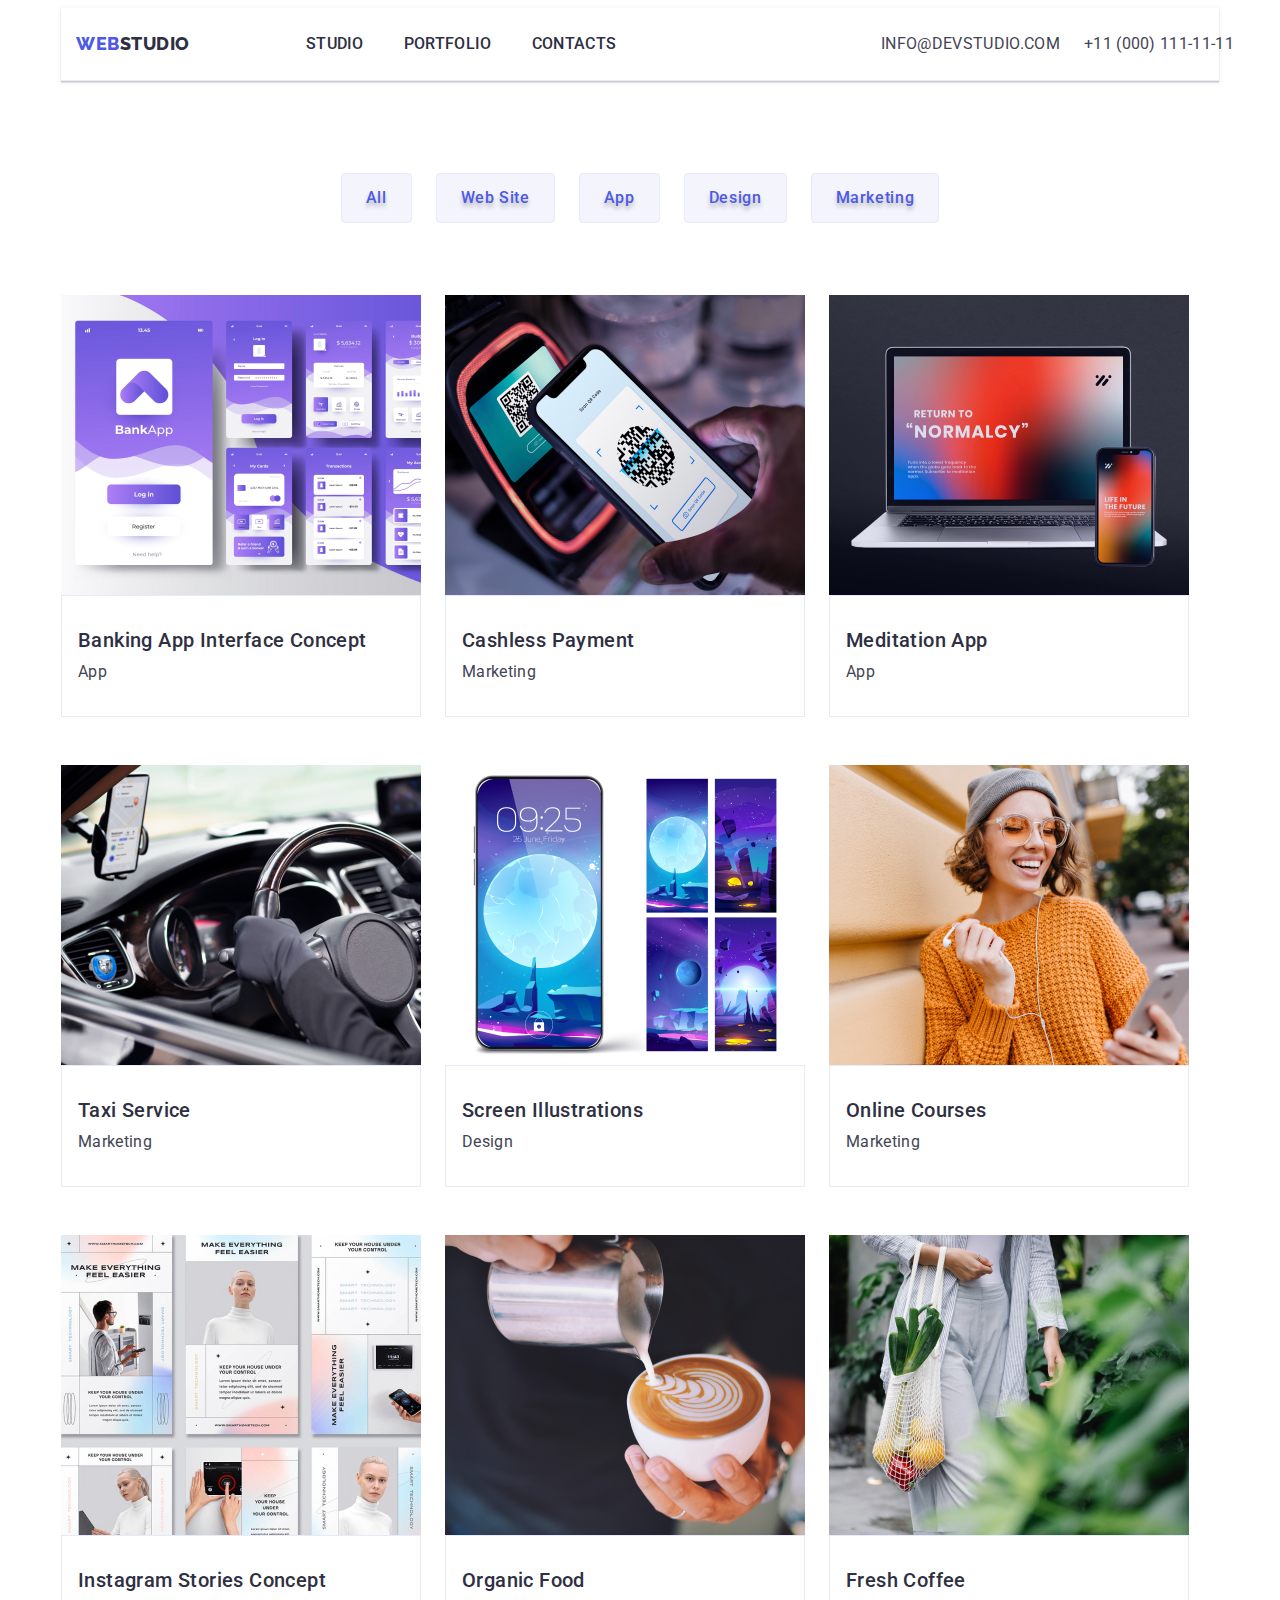
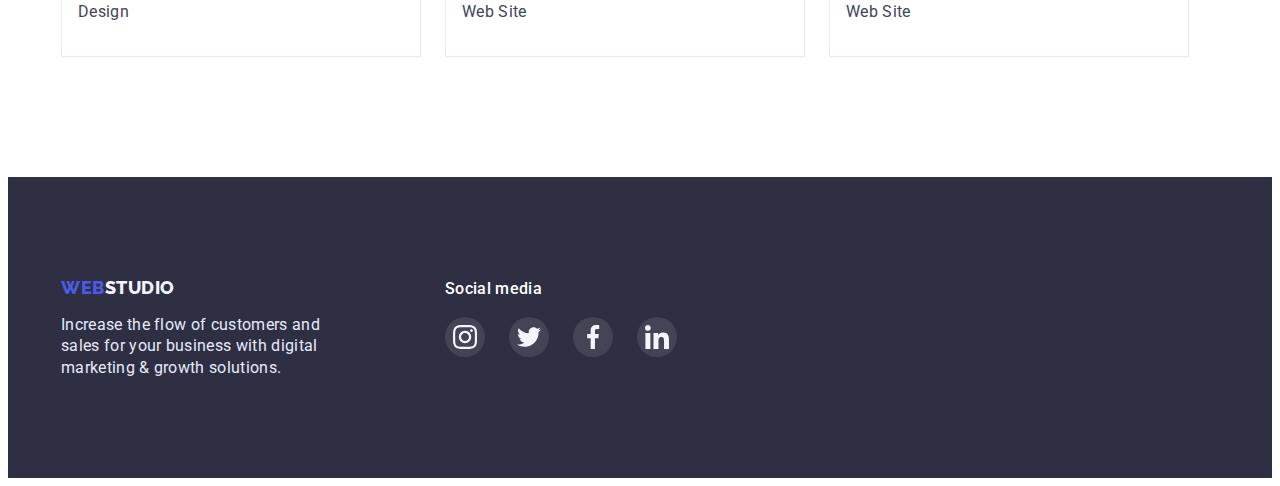
==== portfolio.html @ 8d073f4c "fin" ====
<!DOCTYPE html>
<html lang="en">
<head>
    <meta charset="UTF-8">
    <meta http-equiv="X-UA-Compatible" content="IE=edge">
    <meta name="viewport" content="width=device-width, initial-scale=1.0">
    <title>Портфоліо</title>
    <link rel="preconnect" href="https://fonts.googleapis.com">
    <link rel="preconnect" href="https://fonts.gstatic.com" crossorigin>
    <link href="https://fonts.googleapis.com/css2?family=Raleway:wght@800&family=Roboto:wght@400;500;700;900&display=swap" rel="stylesheet">
    <link rel="stylesheet" href="https://cdnjs.cloudflare.com/ajax/libs/modern-normalize/1.1.0/modern-normalize.min.css" 
    integrity="sha512-wpPYUAdjBVSE4KJnH1VR1HeZfpl1ub8YT/NKx4PuQ5NmX2tKuGu6U/JRp5y+Y8XG2tV+wKQpNHVUX03MfMFn9Q==" crossorigin="anonymous" referrerpolicy="no-referrer" />
        <link  href="./css/styles.css" rel="stylesheet">
    
</head>
<body> 
    <div class="container">
         <header class="header">
        <div class="header-cont container">
                <nav class="header-nav"> 
    <ul class="header-list list">
        <li> <a class="header-link link" href="./index.html" >Web<span class="accent">Studio</span></a></li>
        <li class="header-list__item"><a class="header-list__link link" href="./index.html">Studio</a></li>
        <li class="header-list__item"><a class="header-list__link link" href="./portfolio.html">Portfolio</a></li>
        <li class="header-list__item"><a class="header-list__link link" href="">Contacts</a></li>
    </ul>
</nav>
<address class="header-address ">
    <ul class="header-adr__list list ">
        <li class="header-adr__item"> <a class="header-adr-link link" href="mailto:info@devstudio.com">info@devstudio.com</a></li>
        <li class="header-adr__item"> <a class="header-adr-link link" href="tel:+110001111111">+11 (000) 111-11-11</a></li>
    </ul>
</address>
</div>
    </header>
     
    <main>

        <!-- sectio-1  -->

        <section class="section-btn-port">
                 <h1 hidden>portfolio</h1>
              <ul class="section-list-btn list">
                 <li class="section-"><button class="btnn" type="button">All</button></li>
                <li class="section-"><button class="btnn" type="button">Web Site</button></li>
                <li class="section-"><button class="btnn" type="button">App</button></li>
                <li class="section-"><button class="btnn" type="button">Design</button></li>
                <li class="section-"><button class="btnn" type="button">Marketing</button></li>
            </ul>
            

   
            
            <ul class="section-list list">
                
                <li class="section-list-li">
                    <a class="section-href link" href="">
                        <img src="./images/portsel1.jpg" alt="app saite" width="360">
                        <div class="img-textt">
                         <h2 class="link-list-zago">Banking App Interface Concept</h2>
                         <p class="link-list-par">App</p>
                        </div>
                    
                    </a> 
                </li>

                <li class="section-list-li">
                    <a class="section-href link" href="">
                    <img src="./images/portsel2.jpg" alt="two telefone" width="360">
                    <div class="img-textt">
                        <h2 class="link-list-zago">Cashless Payment</h2>
                    <p class="link-list-par">Marketing</p>

                    </div>
                    
                    </a>                  
                </li>

                <li class="section-list-li">
                    <a class="section-href link" href="">
                        <img src="./images/portsel3.jpg" alt="mac iphone" width="360">
                        <div class="img-textt">
                             <h2 class="link-list-zago">Meditation App</h2>
                    <p class="link-list-par">App</p>

                        </div>
                   
                    </a>                    
                </li>
        
                <li class="section-list-li">
                    <a class="section-href link" href="">
                        <img src="./images/portsel21.jpg" alt="avto drive" width="360">
                        <div class="img-textt"> 
                             <h2 class="link-list-zago">Taxi Service</h2>
                    <p class="link-list-par">Marketing</p>

                        </div>
                  
                    </a>
                    
                </li>
                <li class="section-list-li">
                    <a class="section-href link" href="">
                        <img src="./images/portsel22.jpg" alt="iphone window" width="360">
                        <div class="img-textt">
                               <h2 class="link-list-zago">Screen Illustrations</h2>
                    <p class="link-list-par">Design</p>
                        </div>
                  
                    </a>
                    
                </li>
                <li class="section-list-li">
                    <a class="section-href link" href="">
                        <img src="./images/portsel23.jpg" alt="girl iphone" width="360">
                        <div class="img-textt">
                             <h2 class="link-list-zago">Online Courses</h2>
                    <p class="link-list-par">Marketing</p>
                        </div>
                    
                    </a>
                    
                </li>
      
                <li class="section-list-li">
                    <a class="section-href link" href="">
                        <img src="./images/portsel31.jpg" alt="site poster " width="360">
                        <div class="img-textt">
                             <h2 class="link-list-zago">Instagram Stories Concept</h2>
                    <p class="link-list-par">Design</p>
                        </div>
                    
                    </a>
                    
                </li>
                <li class="section-list-li">
                    <a class="section-href link" href="">
                        <img src="./images/portsel32.jpg" alt="ftuit bag" width="360">
                        <div class="img-textt">
                             <h2 class="link-list-zago">Organic Food</h2>
                    <p class="link-list-par">Web Site</p>
                        </div>
                    
                    </a>
                    
                </li>
                <li class="section-list-li">
                    <a class="section-href link" href="">
                        <img src="./images/portsel33.jpg" alt="late cap" width="360">
                        <div class="img-textt">
                             <h2 class="link-list-zago">Fresh Coffee</h2>
                    <p class="link-list-par">Web Site</p>
                        </div>
                    
                    </a>
                    
                </li>
            </ul>
        </div>
           
        </section>

    </main> 
    <footer class="footer-dno-links">
        <div class="footer-dno container">
            <div class="footer-dno-logo">
                <a class="footer-link link" href="./index.html" >Web<span class="accentt">Studio</span></a>
<p class="footer-dno-p">Increase the flow of customers and sales for your business with digital marketing & growth solutions.</p> 
            </div>
                    
<div class="footer-dno-soc">
            <p class="footer-dno-zogo">Social media</p>
            <ul class="section-soc-list list">

                <li class="section-soc-item">
                    <a class="section-dno-link link" href="">
                        <svg class="section-dno-icon">
                            <use href="./images/icons.svg#icon-instagram"></use>
                        </svg>

                    </a>
                </li>

                <li class="section-soc-item">
                    <a class="section-dno-link link" href="">
                        <svg class="section-dno-icon">
                            <use href="./images/icons.svg#icon-twitter"></use>
                        </svg>

                    </a>
                </li>

                <li class="section-soc-item">
                    <a class="section-dno-link link" href="">
                        <svg class="section-dno-icon">
                            <use href="./images/icons.svg#icon-facebook"></use>
                        </svg>

                    </a>
                </li>

                <li class="section-soc-item">
                    <a class="section-dno-link link" href="">
                        <svg class="section-dno-icon">
                            <use href="./images/icons.svg#icon-linkedin"></use>
                        </svg>

                    </a>
                </li>
            </ul>
        </div>

        </div>
    
</footer>
    </div>
   
    
</body>
</html>
---- css/styles.css ----
p, h1, h2, h3, h4, h5, h6 {
    margin: 0;
}


ul {
    padding-left: 0;
    margin: 0;
}

img {
    display: block; 
    max-width: 100%; 
    height: auto;
    }

/* 3 lison  */
.container {
    width: 1158px;
    margin: 0 auto;
    padding: 0 15px;
}

.header-cont {
    display: flex;
    justify-content: space-between;
    align-items: center;
   
    
}




:root {
    --main-body-color: #ffffff;
    --main-text-color: #434455;
    --main-title-color: #2e2f42;
    --portfolio-botton-color: #4d5ae5;
  }

body {
    font-family: 'Roboto', sans-serif;
    background-color:var(--main-body-color);
    color: var(--main-text-color);

}
/* .container-body {
    position: relative;
    width: 1440px;
    margin: auto;
} */

/* header */
.header{
    border-bottom: 1px solid #E7E9FC;
    box-shadow: 0px 2px 1px rgba(46, 47, 66, 0.08),
    0px 1px 1px rgba(46, 47, 66, 0.16),
    0px 1px 6px rgba(46, 47, 66, 0.08);
    text-transform: uppercase;

}

.header-list {
    display: flex;
    justify-content: space-between;
    align-items: center;
    padding-top: 24px;
    padding-bottom: 24px;
    gap: 40px;
}

.header-nav{
    list-style: none;
    display: flex;
}

.header-link{
    font-family: "Raleway", sans-serif;
    font-weight: 800;
    font-size: 18px;
    line-height: 1.17;
    letter-spacing: 0.03em;
    text-decoration: none;
    text-transform: uppercase;
    color: #4D5AE5;
    padding-right: 76px;
    padding-top: 24px;
    padding-bottom: 24px;

}

.header-list__link{
    font-weight: 500;
font-size: 16px;
line-height: 1.5;
text-decoration:none;
letter-spacing: 0.02em;
color: var(--main-title-color);
}
.list{
    list-style: none;
}

.header-list__link:hover,
.header-list__link:focus{
    color:#404bbf;
}

.link{
text-decoration: none;
}

.accent{
font-weight: 800;
font-size: 18px;
line-height: 1.33;
letter-spacing: 0.03em;
text-transform: uppercase;
color: var(--main-title-color);
}

.header-link{
    text-decoration: none
}

.header-address{
    font-style: normal;
}

.header-adr-link{
    font-size: 16px;
    line-height: 1.5;
    letter-spacing: 0.02em;
    color: var(--main-text-color); 
}
.header-adr-link:hover,
.header-adr-link:focus{
    color: #404bbf;
}
.header-adr__list {
    display: flex;
   column-gap: 24px;
   row-gap: 48px;
}

/* 1 */

.sectio-one-odin{
    background-color: var(--main-title-color);
    background-image:linear-gradient(rgba(46, 47, 66, 0.7),
     rgba(46, 47, 66, 0.7)),
     url(../images/people-office1.jpg);
     max-width: 1440px;
    background-repeat: no-repeat;
    background-position: center;
    background-size: cover;
    margin-left: auto;
    margin-right: auto;
    padding-top:  188px;
    padding-bottom: 188px;
    
}

.section-one-header{
font-size: 56px;
line-height: 1.07;
text-align: center;
letter-spacing: 0.02em;
color: var(--main-body-color);
margin-bottom: 48px;
max-width: 496px;
margin-left: auto;
margin-right: auto;
}

.btn{
    font-family: 'Roboto', sans-serif;
    display: block;
    font-weight: 500;
    font-size: 16px;
    line-height: 1.5;
    letter-spacing: 0.04em;
    cursor: pointer;
    background: #4D5AE5;
    color: var(--main-body-color);
    box-shadow: 0px 4px 4px rgba(0, 0, 0, 0.15);
border-radius: 4px;
    margin-left: auto;
    margin-right: auto;
    padding-top: 16px;
    padding-right: 32px;
    padding-bottom: 16px;
    padding-left: 32px;
    border: none;
    
    
}
.btn:hover{
    background: #404BBF;
    box-shadow: 0px 4px 4px rgba(0, 0, 0, 0.15);
border-radius: 4px;
}

/* 2 */
.section-two {
    padding-top: 120px;
}
.section-twoo {
display: flex;
gap: 24px;
}
.section-dwa-img1 {
    width: 264px;
height: 112px;
background: #F4F4FD;
background-image: url(../images/antenna1.svg);
background-repeat: no-repeat;
background-position: center;    
border-radius: 4px;
}
.section-dwa-img2 {
    width: 264px;
height: 112px;
background: #F4F4FD;
background-image: url(../images/clock1.svg);
background-repeat: no-repeat;
background-position: center;    
border-radius: 4px;
}
.section-dwa-img3 {
    width: 264px;
height: 112px;
background: #F4F4FD;
background-image: url(../images/diagram1.svg);
background-repeat: no-repeat;
background-position: center;    
border-radius: 4px;
}
.section-dwa-img4 {
    width: 264px;
height: 112px;
background: #F4F4FD;
background-image: url(../images/astronaut1.svg);
background-repeat: no-repeat;
background-position: center;    
border-radius: 4px;
}

.section-dwa-zogo{
font-weight: 500;
font-size: 20px;
line-height: 1.2;
letter-spacing: 0.02em;
color: var(--main-title-color);
}
.section-dwa-par{
font-size: 16px;
line-height: 1.5;
letter-spacing: 0.02em;
color: var(--main-text-color);
max-width: 264px;
margin-top: 8px;
}
/* 3 */
.container-three {
    padding-bottom: 120px;
}
.lists-three {
    display: flex;
gap: 24px;
}
.three-list {
    width: 360px;
    margin-top: 72px;
}

.section-thee-tre{
font-size: 36px;
line-height: 1.11;
text-align: center;
letter-spacing: 0.02em;
text-transform: capitalize;
color: var(--main-title-color);
padding-top: 120px;
}

/* 4 */
.section-conteiner {
    padding-bottom: 120px;
}
.lists {
    display: flex;
    gap: 24px;
}
.img-text {
    padding: 32px 16px;
    
}


.section-four{
background: #F4F4FD;
}
.list-four{
    background:var(--main-body-color);
    border-radius: 0px 0px 4px 4px;
    width: 264px;
    margin-top: 72px;
    box-shadow: 0px 1px 6px rgba(46, 47, 66, 0.08),
     0px 1px 1px rgba(46, 47, 66, 0.16),
      0px 2px 1px rgba(46, 47, 66, 0.08);
}

.section-four-cheture{
font-weight: 700;
font-size: 36px;
line-height: 1.11;
text-align: center;
letter-spacing: 0.02em;
text-transform: capitalize;
color: var(--main-title-color);
padding-top: 120px;
}

.section-four-htri{
font-weight: 500;
font-size: 20px;
line-height: 1.2;
text-align: center;
letter-spacing: 0.02em;
color: var(--main-title-color);
margin-bottom: 8px;


}
.section-four-p{
font-weight: 400;
font-size: 16px;
line-height: 1.5;
text-align: center;
letter-spacing: 0.02em;
color: var(--main-text-color);
margin-bottom: 8px;
}

.section-soc-list {
    display: flex;
    justify-content: center;
   gap: 24px;
  
}

.section-soc-item {
    width: 40px;
height: 40px;

}
.section-soc-link {
    width: 100%;
    height: 100%;
    background-color: #4D5AE5;
    border-radius: 50%;
    display:flex;
    align-items: center;
    justify-content: center;
    

}
.section-soc-link:hover,
.section-soc-link:focus{
    background-color: #404BBF;
}

.section-soc-icon {
    width: 16px;
    height: 16px;
}

 /* 5  */
 .section-five {
    padding-top: 120px;
    padding-bottom: 120px;
 }
 .section-five-zogo {
    font-weight: 700;
font-size: 36px;
line-height: 1.11;
text-align: center;
letter-spacing: 0.02em;
text-transform: capitalize;
color: var(--main-title-color);
margin-bottom: 72px;


 }

 .section-five-lisl {
    display: flex;
    justify-content: center;
    gap: 24px;
    
 }
 .section-five-item {
    width: 168px;
    height: 88px;
 
   
 }

 .section-five-link {
    display: block;
    width: 100%;
    height: 100%;
    display:flex;
    align-items: center;
    justify-content: center;
    border: 1px solid rgb(136, 134, 134);  
    border-radius: 4px;
    
 }

 .section-five-icon{
    width: 104px;
    height: 56px;
    fill: #FFFFFF;
 }

 .section-five-link:hover,
 .section-five-link:focus {
    border-color: #4d5ae5;
 }
 .section-five-icon:hover{
    fill: #4d5ae5;
 }

 .section-five-link:hover .section-five-icon,
 .section-five-link:focus .section-five-icon{ 
    fill: #4d5ae5;
   
 }
/* footer  */

.footer-dno-links {
    background-color: var(--main-title-color);
    padding-top: 100px;
    padding-bottom: 100px;
}

.section-soc-item{
    width: 40px;
    height: 40px;
    gap: 16px
}
.section-dno-link {
    width: 100%;
    height: 100%;
    background: rgba(255, 255, 255, 0.1);
    border-radius: 50%;
    display:flex;
    align-items: center;
    justify-content: center;
    

}
.section-dno-link:hover,
.section-dno-link:focus{
    background: #31D0AA;
}
.footer-dno{
    display: flex;
    width: 1158px;
   
}
.footer-dno-logo{
    margin-right: 120px;
}

.section-dno-icon{
    width: 24px;
    height: 24px;
}
.footer-dno-zogo{
font-weight: 500;
font-size: 16px;
line-height: 1.5;
letter-spacing: 0.02em;
color: #FFFFFF;
margin-bottom: 16px;
}

.footer-link{
    font-family: "Raleway", sans-serif;
font-weight: 800;
font-size: 18px;
line-height: 1.17;
letter-spacing: 0.03em;
text-transform: uppercase;
text-decoration: none;
color: #4D5AE5;
}
.footer-dno-p{
font-weight: 400;
font-size: 16px;
line-height: 1.33;
letter-spacing: 0.02em;
color: #E7E9FC;
max-width: 264px;
margin-top: 16px;
}

.accentt{
    color: #F4F4FD;
}
/* portfolio  */
.section-btn-port {
    margin-top: 92px;
}

.section-list-btn {
    display: flex;
    gap: 24px;
    justify-content: center;
    margin-bottom: 72px;
}
.btnn{
    font-family: 'Roboto', sans-serif;
    font-weight: 500;
    font-size: 16px;
    line-height: 1.5;
    letter-spacing: 0.04em;
    cursor: pointer;
    background: #F4F4FD;
    border: 1px solid #E7E9FC;
    border-radius: 4px;
    color: var(--portfolio-botton-color);
    padding-top: 12px;
    padding-right: 24px;
    padding-bottom: 12px;
    padding-left: 24px;  
    text-shadow: 0px 4px 4px rgba(0, 0, 0, 0.25);

}

.btnn:hover,
.btnn:focus {
color: #FFFFFF;
background: #404BBF;
border-color: transparent;
text-shadow: 0px 4px 4px rgba(0, 0, 0, 0.25);
box-shadow: 0px 3px 1px rgba(0, 0, 0, 0.1), 
0px 2px 1px rgba(0, 0, 0, 0.08),
 0px 2px 2px rgba(0, 0, 0, 0.12);

}
.section-list-li {
    
    width: 360px;
   
}
.section-href{
    display: block;
}
.section-href:hover,
.section-href:focus{
    box-shadow: 0px 1px 6px rgba(46, 47, 66, 0.08),
     0px 1px 1px rgba(46, 47, 66, 0.16),
     0px 2px 1px rgba(46, 47, 66, 0.08);
}
.section-list {
    display: flex;
    flex-wrap: wrap;
    gap:48px 24px;
    margin-bottom: 120px;
   
}
.img-textt {
    padding: 32px 16px;
    border: 1px solid #E7E9FC;
}

.link-list-zago{
font-weight: 500;
font-size: 20px;
line-height: 1.2;
letter-spacing: 0.02em;
color: var(--main-title-color);

}
.link-list-par{
font-size: 16px;
line-height: 1.5;
letter-spacing: 0.02em;
color: var(--main-text-color);
margin-top: 8px;
}
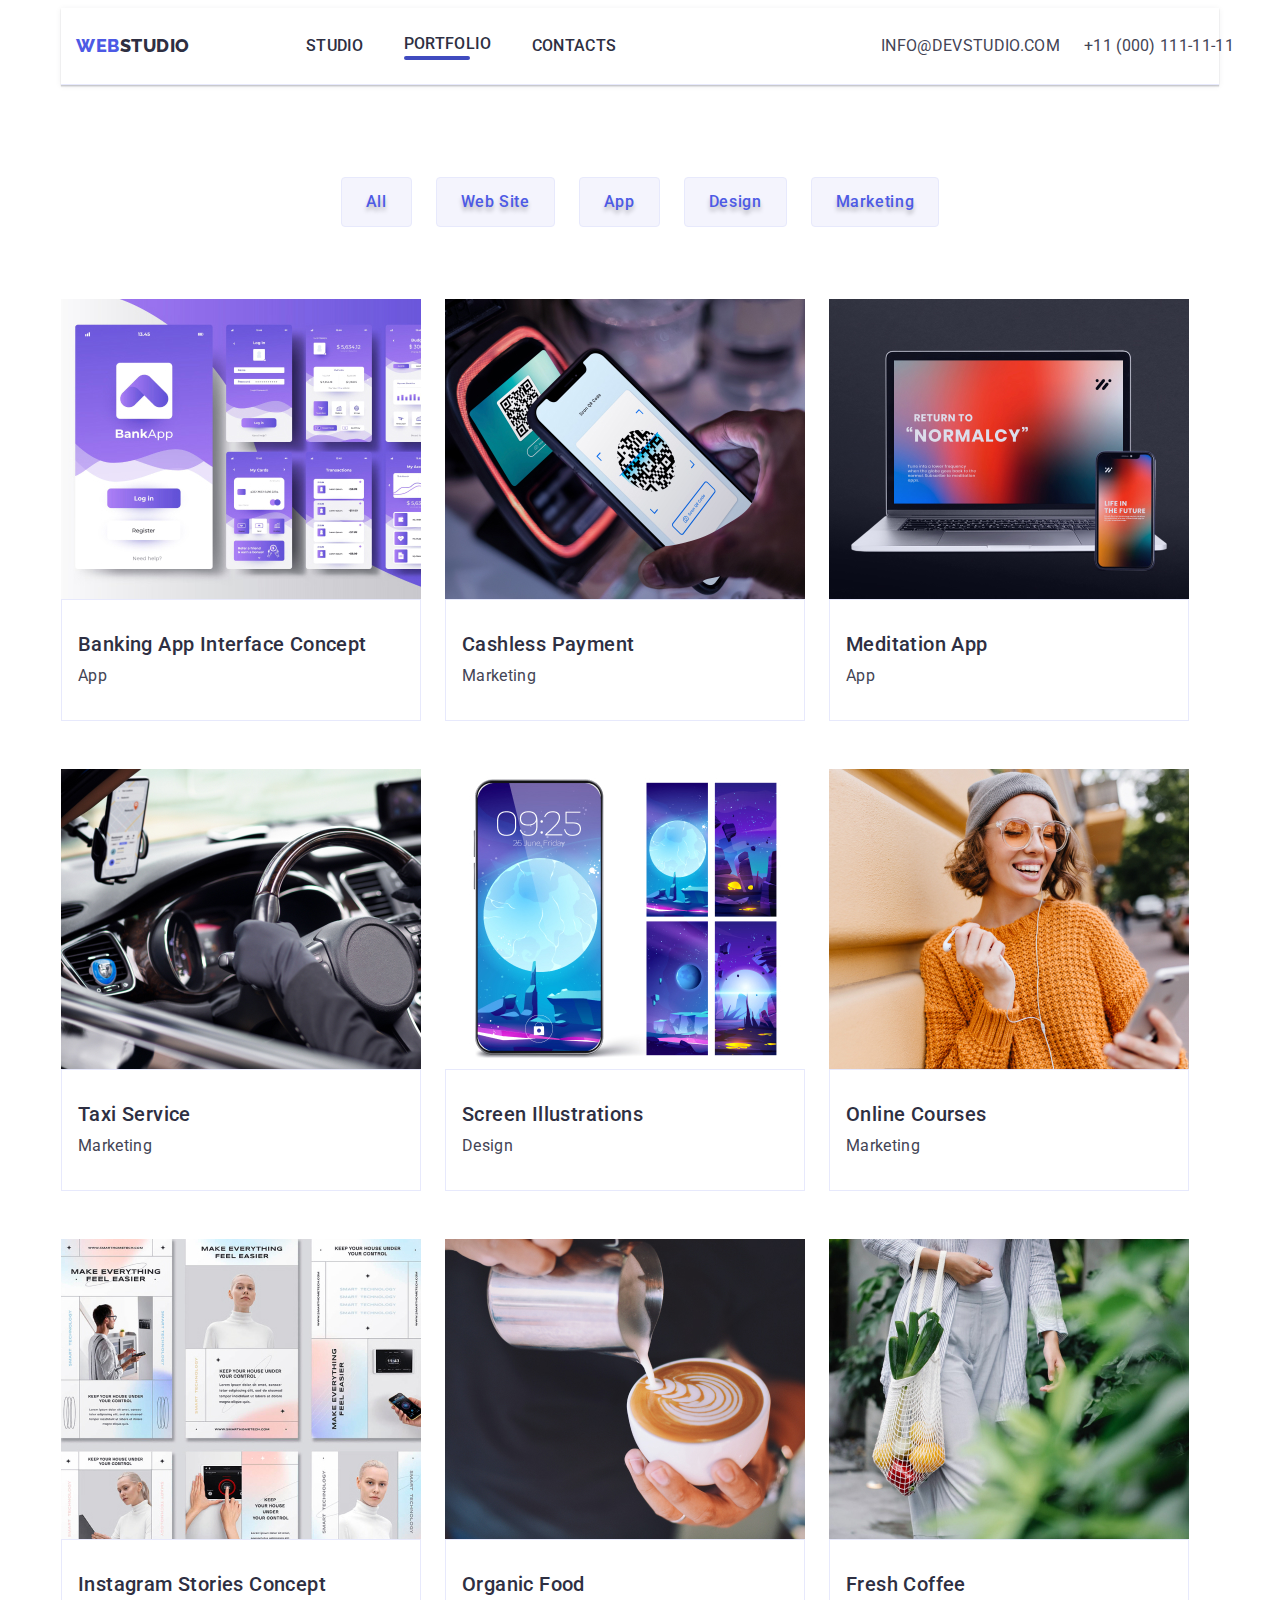
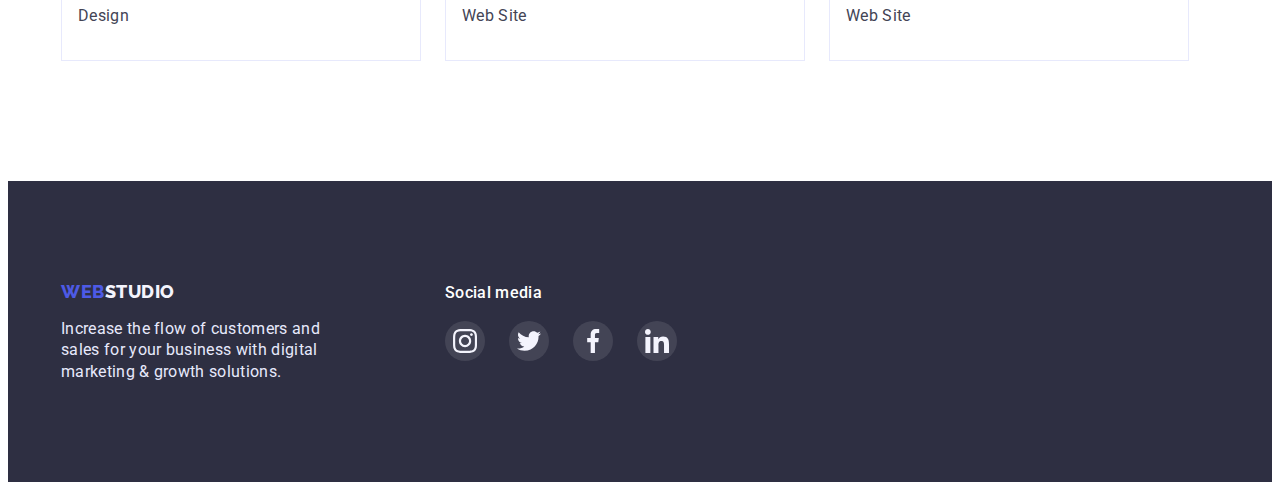
==== commit b8864f46: "fffff" ====
--- a/portfolio.html
+++ b/portfolio.html
@@ -21,7 +21,7 @@
     <ul class="header-list list">
         <li> <a class="header-link link" href="./index.html" >Web<span class="accent">Studio</span></a></li>
         <li class="header-list__item"><a class="header-list__link link" href="./index.html">Studio</a></li>
-        <li class="header-list__item"><a class="header-list__link link" href="./portfolio.html">Portfolio</a></li>
+        <li class="header-list__item"><a class="header-list__link link port" href="./portfolio.html">Portfolio</a></li>
         <li class="header-list__item"><a class="header-list__link link" href="">Contacts</a></li>
     </ul>
 </nav>
@@ -55,7 +55,12 @@
                 
                 <li class="section-list-li">
                     <a class="section-href link" href="">
-                        <img src="./images/portsel1.jpg" alt="app saite" width="360">
+                        <div class="section-par-bec">
+                            <img src="./images/portsel1.jpg" alt="app saite" width="360">
+                            <p class="section-baek-text">14 Stylish and User-Friendly App Design Concepts · Task Manager App
+                                 · Calorie Tracker App · Exotic Fruit Ecommerce App 
+                                · Cloud Storage App</p>
+                        </div>
                         <div class="img-textt">
                          <h2 class="link-list-zago">Banking App Interface Concept</h2>
                          <p class="link-list-par">App</p>
@@ -66,7 +71,13 @@
 
                 <li class="section-list-li">
                     <a class="section-href link" href="">
-                    <img src="./images/portsel2.jpg" alt="two telefone" width="360">
+                        <div class="section-par-bec">
+                            <img src="./images/portsel2.jpg" alt="two telefone" width="360">
+                            <p class="section-baek-text">14 Stylish and User-Friendly App Design Concepts · Task Manager App
+                                · Calorie Tracker App · Exotic Fruit Ecommerce App 
+                               · Cloud Storage App</p>
+                        </div>
+                    
                     <div class="img-textt">
                         <h2 class="link-list-zago">Cashless Payment</h2>
                     <p class="link-list-par">Marketing</p>
@@ -78,7 +89,13 @@
 
                 <li class="section-list-li">
                     <a class="section-href link" href="">
-                        <img src="./images/portsel3.jpg" alt="mac iphone" width="360">
+                        <div class="section-par-bec">
+                             <img src="./images/portsel3.jpg" alt="mac iphone" width="360">
+                            <p class="section-baek-text">14 Stylish and User-Friendly App Design Concepts · Task Manager App
+                                · Calorie Tracker App · Exotic Fruit Ecommerce App 
+                               · Cloud Storage App</p>
+                        </div>
+                       
                         <div class="img-textt">
                              <h2 class="link-list-zago">Meditation App</h2>
                     <p class="link-list-par">App</p>
@@ -90,7 +107,13 @@
         
                 <li class="section-list-li">
                     <a class="section-href link" href="">
-                        <img src="./images/portsel21.jpg" alt="avto drive" width="360">
+                        <div class="section-par-bec">
+                             <img src="./images/portsel21.jpg" alt="avto drive" width="360">
+                            <p class="section-baek-text">14 Stylish and User-Friendly App Design Concepts · Task Manager App
+                                · Calorie Tracker App · Exotic Fruit Ecommerce App 
+                               · Cloud Storage App</p>
+                        </div>
+                       
                         <div class="img-textt"> 
                              <h2 class="link-list-zago">Taxi Service</h2>
                     <p class="link-list-par">Marketing</p>
@@ -102,7 +125,13 @@
                 </li>
                 <li class="section-list-li">
                     <a class="section-href link" href="">
-                        <img src="./images/portsel22.jpg" alt="iphone window" width="360">
+                        <div class="section-par-bec">
+                            <img src="./images/portsel22.jpg" alt="iphone window" width="360">
+                            <p class="section-baek-text">14 Stylish and User-Friendly App Design Concepts · Task Manager App
+                                · Calorie Tracker App · Exotic Fruit Ecommerce App 
+                               · Cloud Storage App</p>
+                        </div>
+                        
                         <div class="img-textt">
                                <h2 class="link-list-zago">Screen Illustrations</h2>
                     <p class="link-list-par">Design</p>
@@ -113,7 +142,13 @@
                 </li>
                 <li class="section-list-li">
                     <a class="section-href link" href="">
-                        <img src="./images/portsel23.jpg" alt="girl iphone" width="360">
+                        <div class="section-par-bec">
+                              <img src="./images/portsel23.jpg" alt="girl iphone" width="360">
+                            <p class="section-baek-text">14 Stylish and User-Friendly App Design Concepts · Task Manager App
+                                · Calorie Tracker App · Exotic Fruit Ecommerce App 
+                               · Cloud Storage App</p>
+                        </div>
+                      
                         <div class="img-textt">
                              <h2 class="link-list-zago">Online Courses</h2>
                     <p class="link-list-par">Marketing</p>
@@ -125,7 +160,13 @@
       
                 <li class="section-list-li">
                     <a class="section-href link" href="">
-                        <img src="./images/portsel31.jpg" alt="site poster " width="360">
+                        <div class="section-par-bec">
+                            <img src="./images/portsel31.jpg" alt="site poster " width="360">
+                            <p class="section-baek-text">14 Stylish and User-Friendly App Design Concepts · Task Manager App
+                                · Calorie Tracker App · Exotic Fruit Ecommerce App 
+                               · Cloud Storage App</p>
+                        </div>
+                        
                         <div class="img-textt">
                              <h2 class="link-list-zago">Instagram Stories Concept</h2>
                     <p class="link-list-par">Design</p>
@@ -136,7 +177,13 @@
                 </li>
                 <li class="section-list-li">
                     <a class="section-href link" href="">
-                        <img src="./images/portsel32.jpg" alt="ftuit bag" width="360">
+                        <div class="section-par-bec">
+                            <img src="./images/portsel32.jpg" alt="ftuit bag" width="360">
+                            <p class="section-baek-text">14 Stylish and User-Friendly App Design Concepts · Task Manager App
+                                · Calorie Tracker App · Exotic Fruit Ecommerce App 
+                               · Cloud Storage App</p>
+                        </div>
+                        
                         <div class="img-textt">
                              <h2 class="link-list-zago">Organic Food</h2>
                     <p class="link-list-par">Web Site</p>
@@ -147,7 +194,13 @@
                 </li>
                 <li class="section-list-li">
                     <a class="section-href link" href="">
-                        <img src="./images/portsel33.jpg" alt="late cap" width="360">
+                        <div class="section-par-bec">
+                            <img src="./images/portsel33.jpg" alt="late cap" width="360">
+                            <p class="section-baek-text">14 Stylish and User-Friendly App Design Concepts · Task Manager App
+                                · Calorie Tracker App · Exotic Fruit Ecommerce App 
+                               · Cloud Storage App</p>
+                        </div>
+                        
                         <div class="img-textt">
                              <h2 class="link-list-zago">Fresh Coffee</h2>
                     <p class="link-list-par">Web Site</p>
--- a/css/styles.css
+++ b/css/styles.css
@@ -46,11 +46,11 @@
     color: var(--main-text-color);
 
 }
-/* .container-body {
+ /* .container-body {
     position: relative;
     width: 1440px;
     margin: auto;
-} */
+}  */
 
 /* header */
 .header{
@@ -99,6 +99,24 @@
 letter-spacing: 0.02em;
 color: var(--main-title-color);
 }
+
+.header-list__link.html::after{
+content: '';
+width: 48px;
+height: 4px;
+background: #404BBF;
+border-radius: 2px;
+display: block;
+}
+
+.header-list__link.port::after{
+    content: '';
+    width: 66px;
+    height: 4px;
+    background: #404BBF;
+    border-radius: 2px;
+    display: block;
+    }
 .list{
     list-style: none;
 }
@@ -161,6 +179,52 @@
     padding-top:  188px;
     padding-bottom: 188px;
     
+}
+.backdrop {
+    position: ;
+    top: 0;
+    width: 100%;
+    height: 100%;
+   
+}
+.modal {
+    width: 408px;
+min-height: 576px;
+background: #FCFCFC;
+box-shadow: 0px 1px 1px rgba(0, 0, 0, 0.14), 0px 1px 3px rgba(0, 0, 0, 0.12), 0px 2px 1px rgba(0, 0, 0, 0.2);
+border-radius: 4px;
+position: absolute;
+top: 50%;
+left: 50%;
+transform: translate(-50%, -50%);
+padding: 30px;
+} 
+.button-modal {
+    display: block;
+    margin-left: auto;
+    width: 24px;
+    height: 24px;
+}
+.section-one-icon {
+    width: 8px;
+    height: 8px;
+    
+
+}
+.sectio-one-link {
+    position: absolute;
+background: #E7E9FC;
+border-radius: 50%;
+border: 1px solid rgba(0, 0, 0, 0.1);
+}
+.is-hidden {
+    opacity: 0;
+    visibility: hidden;
+    pointer-events: none;
+}
+.section-one-link {
+    width: 24px;
+    height: 24px;
 }
 
 .section-one-header{
@@ -401,10 +465,12 @@
     justify-content: center;
     gap: 24px;
     
+    
  }
  .section-five-item {
     width: 168px;
     height: 88px;
+   
  
    
  }
@@ -418,13 +484,13 @@
     justify-content: center;
     border: 1px solid rgb(136, 134, 134);  
     border-radius: 4px;
-    
+    color: #8E8F99;;
  }
 
  .section-five-icon{
     width: 104px;
     height: 56px;
-    fill: #FFFFFF;
+    fill: currentColor;
  }
 
  .section-five-link:hover,
@@ -562,6 +628,32 @@
 .section-href{
     display: block;
 }
+.section-list-li:hover .section-baek-text {
+    transform: translateY(0);
+   
+}
+.section-par-bec {
+    position: relative;
+    overflow: hidden;
+   
+}
+.section-baek-text {
+    position: absolute;
+    top: 0;
+height: 100%;
+font-weight: 400;
+font-size: 16px;
+line-height: 1.5;
+letter-spacing: 0.02em;
+color: #F4F4FD;
+background-color: #4d5ae5;
+padding-top: 40px;
+padding-right: 32px;
+padding-bottom: 162px;
+padding-left: 32px;
+transform: translateY(100%);
+transition: transform 250ms linear;
+}
 .section-href:hover,
 .section-href:focus{
     box-shadow: 0px 1px 6px rgba(46, 47, 66, 0.08),
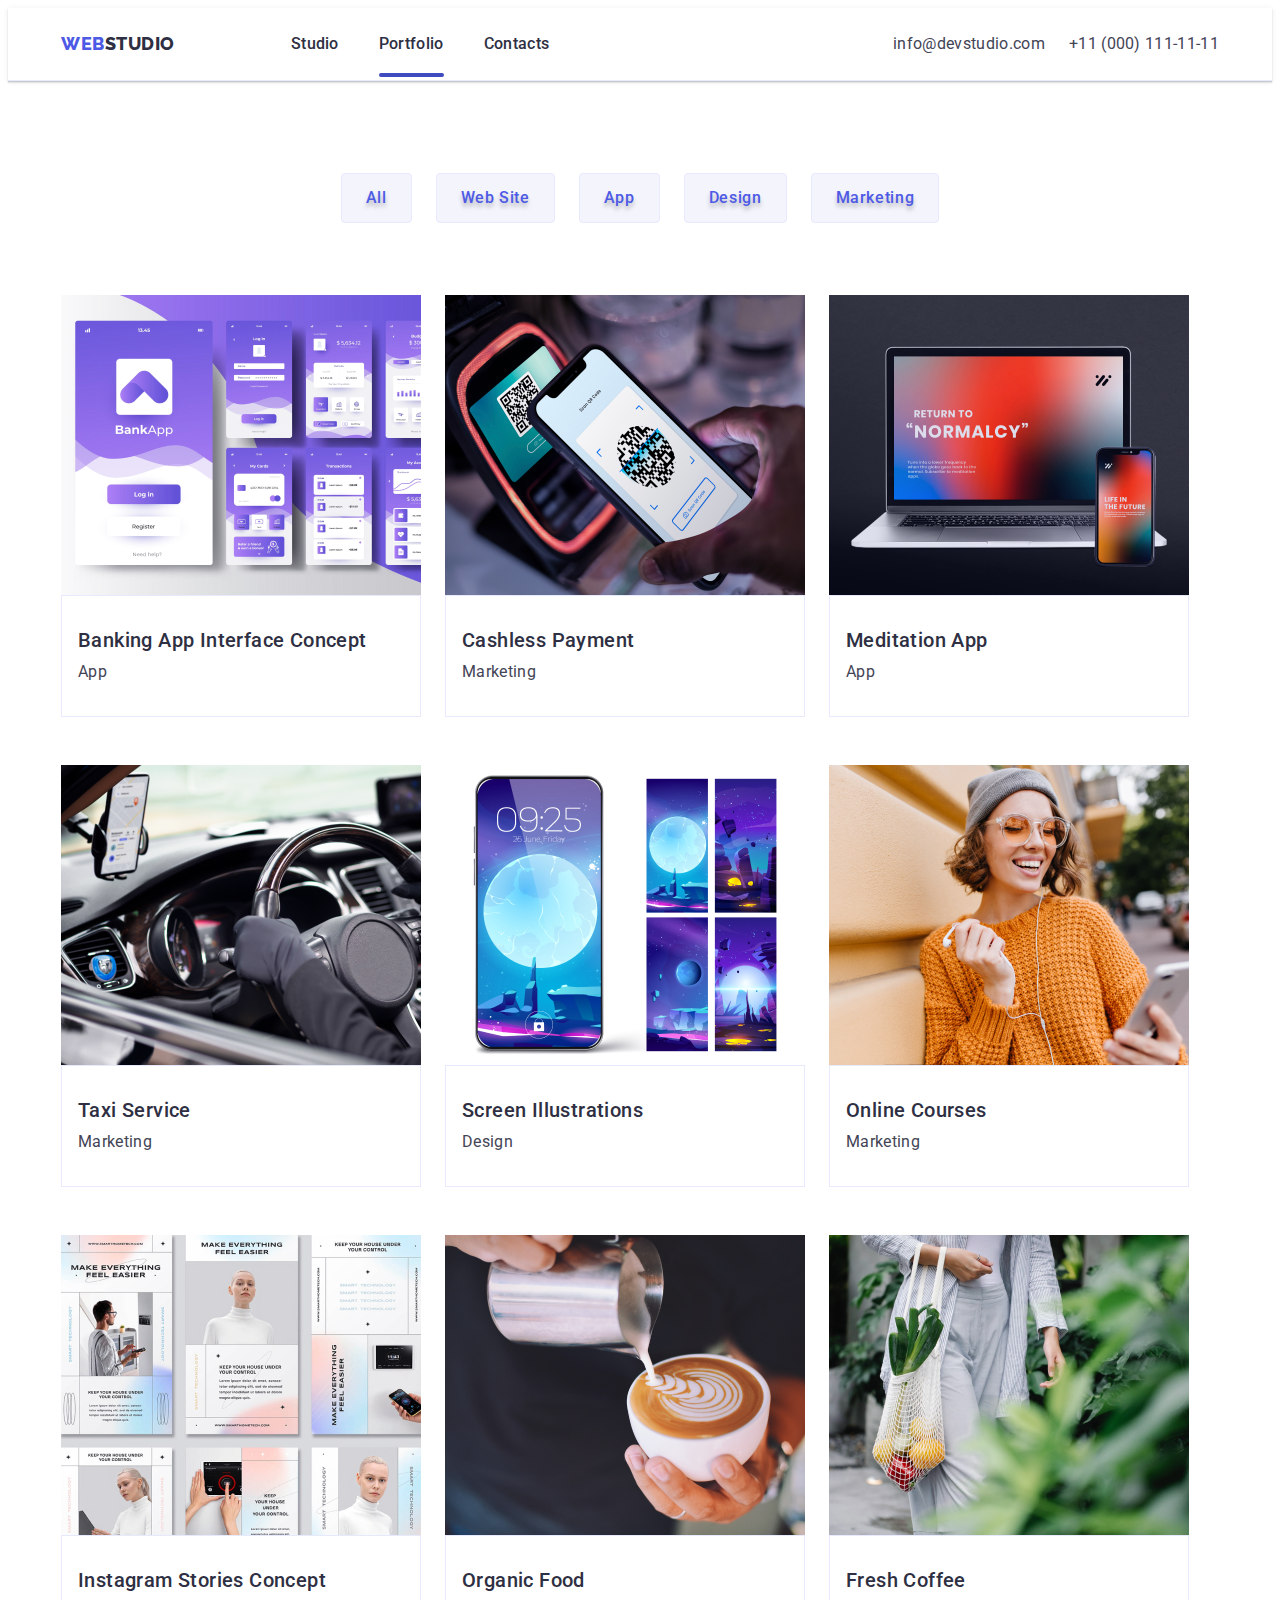
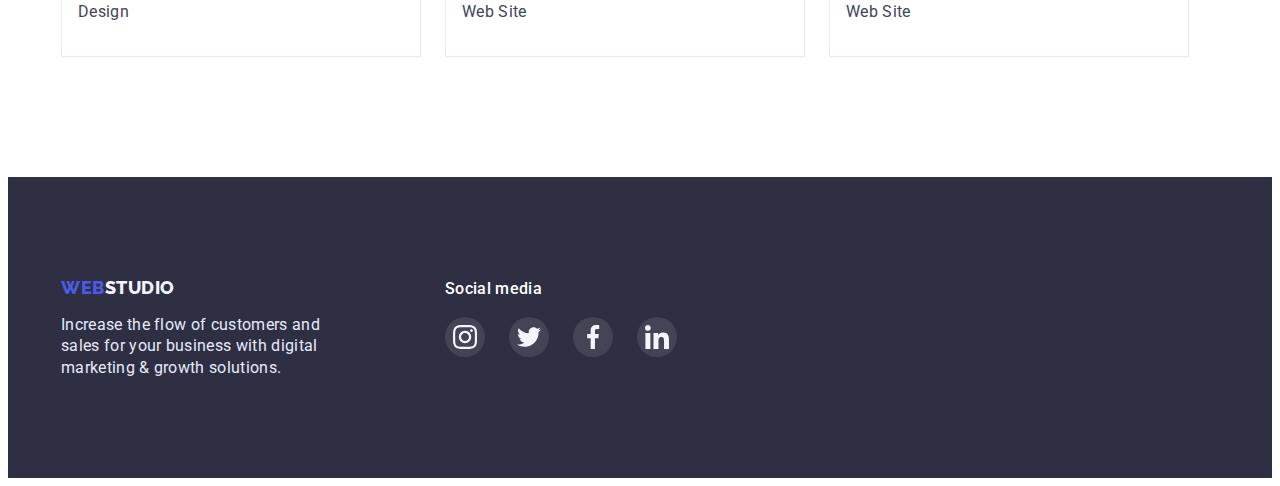
==== commit 00c61c45: "finnnn" ====
--- a/portfolio.html
+++ b/portfolio.html
@@ -14,14 +14,14 @@
     
 </head>
 <body> 
-    <div class="container">
+    
          <header class="header">
         <div class="header-cont container">
                 <nav class="header-nav"> 
     <ul class="header-list list">
         <li> <a class="header-link link" href="./index.html" >Web<span class="accent">Studio</span></a></li>
         <li class="header-list__item"><a class="header-list__link link" href="./index.html">Studio</a></li>
-        <li class="header-list__item"><a class="header-list__link link port" href="./portfolio.html">Portfolio</a></li>
+        <li class="header-list__item"><a class="header-list__link link carent" href="./portfolio.html">Portfolio</a></li>
         <li class="header-list__item"><a class="header-list__link link" href="">Contacts</a></li>
     </ul>
 </nav>
@@ -39,6 +39,7 @@
         <!-- sectio-1  -->
 
         <section class="section-btn-port">
+            <div class="container">
                  <h1 hidden>portfolio</h1>
               <ul class="section-list-btn list">
                  <li class="section-"><button class="btnn" type="button">All</button></li>
--- a/css/styles.css
+++ b/css/styles.css
@@ -58,7 +58,7 @@
     box-shadow: 0px 2px 1px rgba(46, 47, 66, 0.08),
     0px 1px 1px rgba(46, 47, 66, 0.16),
     0px 1px 6px rgba(46, 47, 66, 0.08);
-    text-transform: uppercase;
+
 
 }
 
@@ -98,25 +98,22 @@
 text-decoration:none;
 letter-spacing: 0.02em;
 color: var(--main-title-color);
-}
-
-.header-list__link.html::after{
+position: relative;
+transition: color 250ms cubic-bezier(0.4, 0, 0.2, 1);
+}
+
+.header-list__link.carent::after{
 content: '';
-width: 48px;
+width: 100%;
 height: 4px;
 background: #404BBF;
 border-radius: 2px;
 display: block;
-}
-
-.header-list__link.port::after{
-    content: '';
-    width: 66px;
-    height: 4px;
-    background: #404BBF;
-    border-radius: 2px;
-    display: block;
-    }
+bottom: -24px;
+left: 0;
+position: absolute;
+}
+
 .list{
     list-style: none;
 }
@@ -152,6 +149,7 @@
     line-height: 1.5;
     letter-spacing: 0.02em;
     color: var(--main-text-color); 
+    transition: clolor 250ms cubic-bezier(0.4, 0, 0.2, 1);
 }
 .header-adr-link:hover,
 .header-adr-link:focus{
@@ -181,10 +179,11 @@
     
 }
 .backdrop {
-    position: ;
+    position: fixed;
     top: 0;
     width: 100%;
     height: 100%;
+    transition: opacity 250ms cubic-bezier(0.4, 0, 0.2, 1), visibility 250ms cubic-bezier(0.4, 0, 0.2, 1), ;
    
 }
 .modal {
@@ -201,9 +200,12 @@
 } 
 .button-modal {
     display: block;
+    padding: 0;
     margin-left: auto;
+    /* align-items: center;
+    justify-content: center;
     width: 24px;
-    height: 24px;
+    height: 24px; */
 }
 .section-one-icon {
     width: 8px;
@@ -211,21 +213,22 @@
     
 
 }
-.sectio-one-link {
-    position: absolute;
+.section-one-link {
+    display: flex;
+    align-items: center;
+    justify-content: center;
 background: #E7E9FC;
 border-radius: 50%;
 border: 1px solid rgba(0, 0, 0, 0.1);
+width: 24px;
+ height: 24px;
 }
 .is-hidden {
     opacity: 0;
     visibility: hidden;
     pointer-events: none;
 }
-.section-one-link {
-    width: 24px;
-    height: 24px;
-}
+
 
 .section-one-header{
 font-size: 56px;
@@ -258,6 +261,8 @@
     padding-bottom: 16px;
     padding-left: 32px;
     border: none;
+    transition: background 250ms cubic-bezier(0.4, 0, 0.2, 1), box-shadow 250ms cubic-bezier(0.4, 0, 0.2, 1), border-radius 250ms cubic-bezier(0.4, 0, 0.2, 1);
+    
     
     
 }
@@ -429,6 +434,7 @@
     display:flex;
     align-items: center;
     justify-content: center;
+    transition: background-color 250ms cubic-bezier(0.4, 0, 0.2, 1);
     
 
 }
@@ -484,13 +490,15 @@
     justify-content: center;
     border: 1px solid rgb(136, 134, 134);  
     border-radius: 4px;
-    color: #8E8F99;;
+    color: #8E8F99;
+    transition: border-color 250ms cubic-bezier(0.4, 0, 0.2, 1);
  }
 
  .section-five-icon{
     width: 104px;
     height: 56px;
     fill: currentColor;
+    transition: fill 250ms cubic-bezier(0.4, 0, 0.2, 1);
  }
 
  .section-five-link:hover,
@@ -527,6 +535,7 @@
     display:flex;
     align-items: center;
     justify-content: center;
+    transition: background 250ms cubic-bezier(0.4, 0, 0.2, 1);
     
 
 }
@@ -606,6 +615,7 @@
     padding-bottom: 12px;
     padding-left: 24px;  
     text-shadow: 0px 4px 4px rgba(0, 0, 0, 0.25);
+    transition: color 250ms cubic-bezier(0.4, 0, 0.2, 1), background 250ms cubic-bezier(0.4, 0, 0.2, 1), box-shadow 250ms cubic-bezier(0.4, 0, 0.2, 1) ;
 
 }
 
@@ -614,7 +624,6 @@
 color: #FFFFFF;
 background: #404BBF;
 border-color: transparent;
-text-shadow: 0px 4px 4px rgba(0, 0, 0, 0.25);
 box-shadow: 0px 3px 1px rgba(0, 0, 0, 0.1), 
 0px 2px 1px rgba(0, 0, 0, 0.08),
  0px 2px 2px rgba(0, 0, 0, 0.12);
@@ -623,12 +632,15 @@
 .section-list-li {
     
     width: 360px;
+    transition: transform 250ms cubic-bezier(0.4, 0, 0.2, 1);
    
 }
 .section-href{
     display: block;
-}
-.section-list-li:hover .section-baek-text {
+    transition: box-shadow 250ms cubic-bezier(0.4, 0, 0.2, 1);
+}
+.section-list-li:hover .section-baek-text,
+.section-list-li:focus .section-baek-text {
     transform: translateY(0);
    
 }
@@ -649,7 +661,7 @@
 background-color: #4d5ae5;
 padding-top: 40px;
 padding-right: 32px;
-padding-bottom: 162px;
+padding-bottom: 40px;
 padding-left: 32px;
 transform: translateY(100%);
 transition: transform 250ms linear;
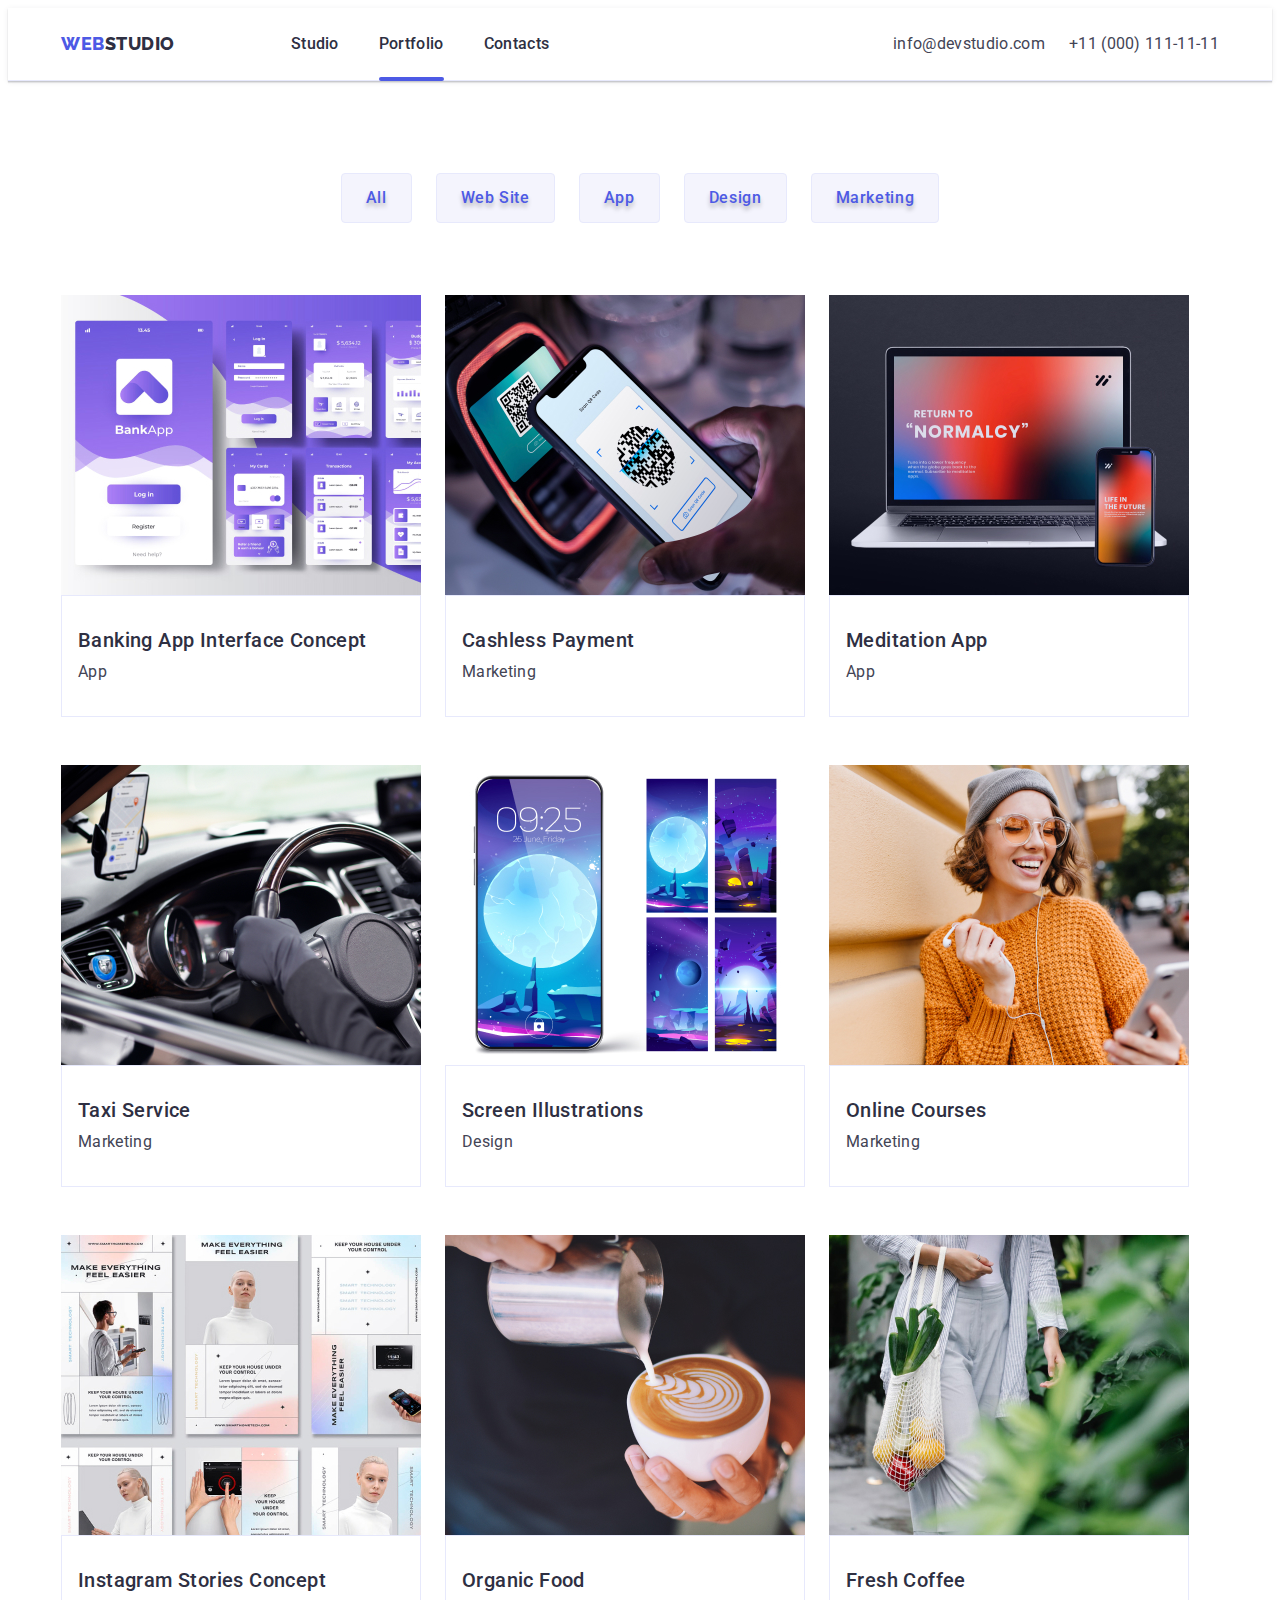
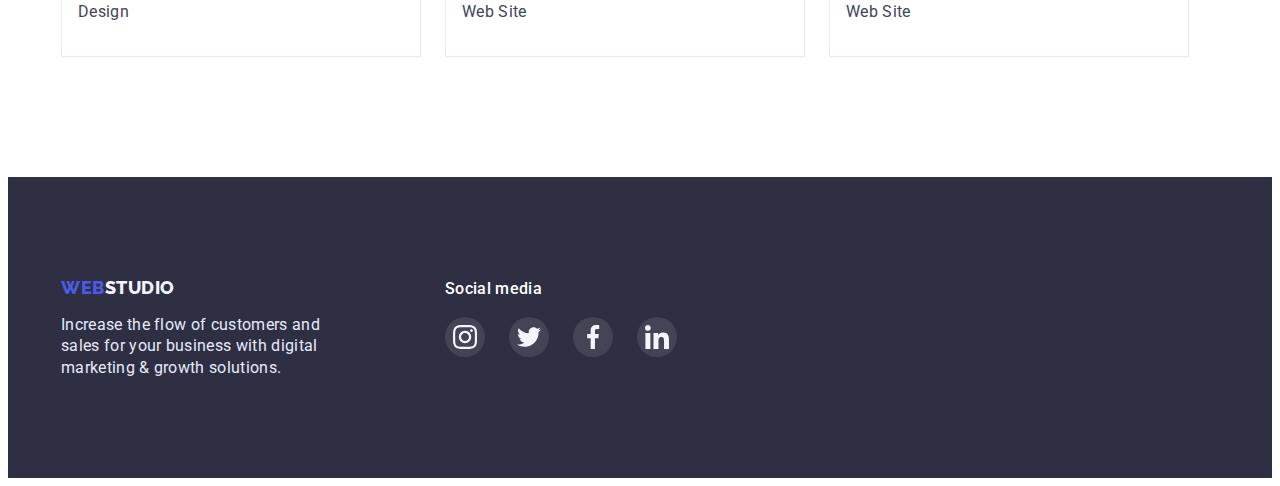
==== commit 2117cd31: "rrrrr" ====
--- a/portfolio.html
+++ b/portfolio.html
@@ -268,7 +268,7 @@
         </div>
     
 </footer>
-    </div>
+
    
     
 </body>
--- a/css/styles.css
+++ b/css/styles.css
@@ -106,12 +106,13 @@
 content: '';
 width: 100%;
 height: 4px;
-background: #404BBF;
 border-radius: 2px;
 display: block;
-bottom: -24px;
+bottom: -28px;
 left: 0;
 position: absolute;
+background: #4d5ae5;
+
 }
 
 .list{
@@ -181,9 +182,11 @@
 .backdrop {
     position: fixed;
     top: 0;
+    left: 0;
     width: 100%;
     height: 100%;
-    transition: opacity 250ms cubic-bezier(0.4, 0, 0.2, 1), visibility 250ms cubic-bezier(0.4, 0, 0.2, 1), ;
+    background: rgba(46, 47, 66, 0.4);
+    transition: opacity 250ms cubic-bezier(0.4, 0, 0.2, 1), visibility 250ms cubic-bezier(0.4, 0, 0.2, 1);
    
 }
 .modal {
@@ -196,32 +199,27 @@
 top: 50%;
 left: 50%;
 transform: translate(-50%, -50%);
-padding: 30px;
+padding: 24px;
 } 
 .button-modal {
     display: block;
     padding: 0;
     margin-left: auto;
-    /* align-items: center;
-    justify-content: center;
+    border-radius: 50%;
+border: 1px solid rgba(0, 0, 0, 0.1);
     width: 24px;
-    height: 24px; */
-}
+ height: 24px;
+}
+    
 .section-one-icon {
-    width: 8px;
-    height: 8px;
-    
-
-}
-.section-one-link {
-    display: flex;
+    display: flex;
+    margin-left: auto;
+    margin-right: auto;
     align-items: center;
     justify-content: center;
-background: #E7E9FC;
-border-radius: 50%;
-border: 1px solid rgba(0, 0, 0, 0.1);
-width: 24px;
- height: 24px;
+width: 8px;
+ height: 8px;
+
 }
 .is-hidden {
     opacity: 0;
@@ -615,7 +613,8 @@
     padding-bottom: 12px;
     padding-left: 24px;  
     text-shadow: 0px 4px 4px rgba(0, 0, 0, 0.25);
-    transition: color 250ms cubic-bezier(0.4, 0, 0.2, 1), background 250ms cubic-bezier(0.4, 0, 0.2, 1), box-shadow 250ms cubic-bezier(0.4, 0, 0.2, 1) ;
+    transition: color 250ms cubic-bezier(0.4, 0, 0.2, 1), background 250ms cubic-bezier(0.4, 0, 0.2, 1),
+     box-shadow 250ms cubic-bezier(0.4, 0, 0.2, 1), border-color 250ms cubic-bezier(0.4, 0, 0.2, 1)  ;
 
 }
 
